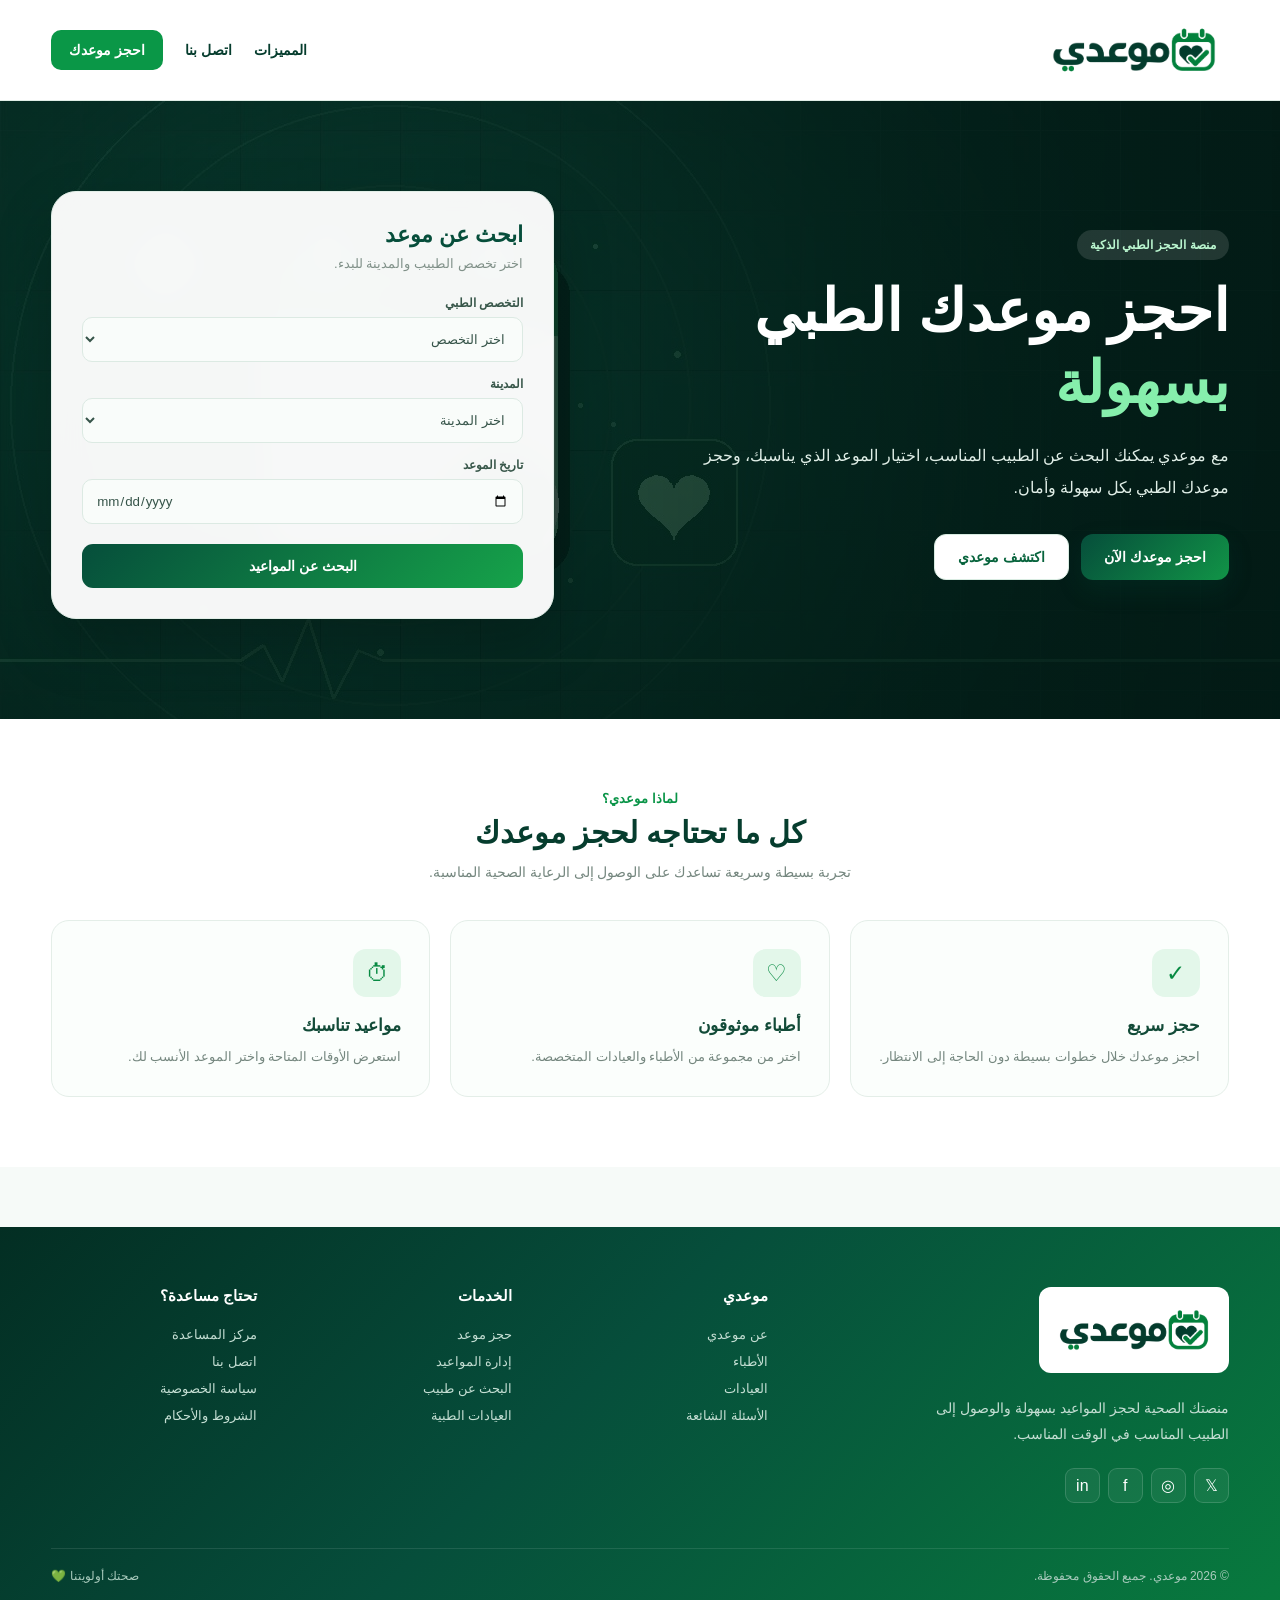
==== index.html @ 5fe2830a "first commit" ====
<!DOCTYPE html>

<html lang="ar" dir="rtl">

<head>

    <meta charset="UTF-8">

    <meta
        name="viewport"
        content="width=device-width, initial-scale=1.0"
    >

    <title>موعدي | حجز المواعيد الطبية</title>


    <style>

        /* ==============================
           موعدي - الصفحة الرئيسية
           ============================== */

        * {
            box-sizing: border-box;
        }

        html {
            scroll-behavior: smooth;
        }

        body {
            margin: 0;

            font-family:
                "Tahoma",
                "Arial",
                sans-serif;

            background: #f6faf8;
            color: #17352b;
        }

        .mwa-container {
            width: min(1200px, 92%);
            margin: auto;
        }


        /* ==============================
           Hero
           ============================== */

        .mwa-hero {
            position: relative;
            overflow: hidden;
            isolation: isolate;

            padding: 90px 0 100px;

            background:
                linear-gradient(
                    135deg,
                    #063d2e 0%,
                    #124f43 55%,
                    #087a3e 100%
                );
        }

        .mwa-hero::before {
            content: "";

            position: absolute;

            inset: 0;
            z-index: -1;
            pointer-events: none;
            background: linear-gradient(270deg, rgba(2, 25, 20, 0.88), rgba(2, 25, 20, 0.55)),
                        linear-gradient(0deg, rgba(2, 25, 20, 0.4), transparent);
        }

        .mwa-hero-video {
            position: absolute;
            inset: 0;
            width: 100%;
            height: 100%;
            object-fit: cover;
            object-position: center;
            z-index: -2;
            pointer-events: none;
        }

        .mwa-video-toggle {
            position: absolute;
            left: 4%;
            bottom: 20px;
            padding: 9px 15px;
            border: 1px solid rgba(255, 255, 255, 0.45);
            border-radius: 30px;
            background: rgba(2, 25, 20, 0.6);
            color: white;
            font: inherit;
            font-size: 12px;
            cursor: pointer;
        }

        .mwa-video-toggle[hidden] { display: none; }
        .mwa-video-toggle:focus-visible { outline: 3px solid #86efac; outline-offset: 4px; }
        .mwa-hero .mwa-booking-card {
            background: rgba(255, 255, 255, 0.96);
            backdrop-filter: blur(16px);
            box-shadow: 0 25px 60px rgba(0, 0, 0, 0.2);
        }

        .mwa-hero-content {
            position: relative;

            display: grid;
            grid-template-columns: 1.1fr 0.9fr;

            align-items: center;

            gap: 60px;
        }


        /* النص */

        .mwa-hero-text small {
            display: inline-block;

            padding: 8px 13px;

            background: rgba(255, 255, 255, 0.12);
            color: #bbf7d0;

            border-radius: 30px;

            font-size: 12px;
            font-weight: bold;

            margin-bottom: 15px;
        }

        .mwa-hero-text h1 {
            margin: 0;

            color: #ffffff;

            font-size: clamp(35px, 5vw, 58px);

            line-height: 1.25;
        }

        .mwa-hero-text h1 span {
            color: #86efac;
        }

        .mwa-hero-text p {
            max-width: 570px;

            color: #e0eee7;

            line-height: 2;

            font-size: 16px;

            margin: 20px 0 30px;
        }

        .mwa-hero-buttons {
            display: flex;
            gap: 12px;
            flex-wrap: wrap;
        }

        .mwa-primary-btn,
        .mwa-secondary-btn {

            display: inline-flex;
            align-items: center;
            justify-content: center;

            padding: 14px 23px;

            border-radius: 12px;

            text-decoration: none;

            font-size: 14px;
            font-weight: bold;

            transition: 0.25s;
        }

        .mwa-primary-btn {

            color: white;

            background:
                linear-gradient(
                    135deg,
                    #064e3b,
                    #119447
                );

            box-shadow:
                0 10px 25px
                rgba(6, 78, 59, 0.2);
        }

        .mwa-primary-btn:hover {
            transform: translateY(-3px);
        }

        .mwa-secondary-btn {

            color: #08643d;

            background: white;

            border: 1px solid #d8ebe1;
        }


        /* بطاقة الحجز */

        .mwa-booking-card {

            position: relative;

            background: white;

            border-radius: 25px;

            padding: 30px;

            box-shadow:
                0 25px 60px
                rgba(5, 78, 50, 0.12);

            border: 1px solid #e1eee7;
        }

        .mwa-booking-card h2 {
            margin: 0 0 8px;

            color: #064e3b;

            font-size: 22px;
        }

        .mwa-booking-card > p {
            margin: 0 0 25px;

            color: #809189;

            font-size: 13px;
        }

        .mwa-field {
            margin-bottom: 15px;
        }

        .mwa-field label {
            display: block;

            margin-bottom: 7px;

            color: #38574a;

            font-size: 12px;
            font-weight: bold;
        }

        .mwa-field select,
        .mwa-field input {

            width: 100%;

            border: 1px solid #dceae3;

            background: #f9fcfa;

            padding: 13px;

            border-radius: 10px;

            outline: none;

            color: #365449;

            font-family: inherit;

            transition: 0.2s;
        }

        .mwa-field select:focus,
        .mwa-field input:focus {
            border-color: #21a458;
            background: white;
        }

        .mwa-search-btn {

            width: 100%;

            border: 0;

            padding: 14px;

            border-radius: 11px;

            background:
                linear-gradient(
                    135deg,
                    #064e3b,
                    #16a34a
                );

            color: white;

            font-family: inherit;

            font-size: 14px;
            font-weight: bold;

            cursor: pointer;

            margin-top: 5px;

            transition: 0.25s;
        }

        .mwa-search-btn:hover {
            transform: translateY(-2px);
        }


        /* ==============================
           المميزات
           ============================== */

        .mwa-features {
            padding: 70px 0;
            background: white;
        }

        .mwa-section-title {
            text-align: center;
            margin-bottom: 40px;
        }

        .mwa-section-title small {
            color: #099447;
            font-weight: bold;
        }

        .mwa-section-title h2 {
            margin: 8px 0;

            color: #063d2e;

            font-size: 30px;
        }

        .mwa-section-title p {
            color: #75877f;
            font-size: 14px;
        }

        .mwa-feature-grid {

            display: grid;

            grid-template-columns:
                repeat(3, 1fr);

            gap: 20px;
        }

        .mwa-feature {

            padding: 28px;

            border: 1px solid #e4eee8;

            border-radius: 18px;

            background: #fbfefc;

            transition: 0.25s;
        }

        .mwa-feature:hover {
            transform: translateY(-5px);

            box-shadow:
                0 15px 30px
                rgba(0, 80, 50, 0.08);
        }

        .mwa-feature-icon {

            width: 48px;
            height: 48px;

            display: flex;
            align-items: center;
            justify-content: center;

            border-radius: 13px;

            background: #e3f7ea;

            color: #078a42;

            font-size: 23px;

            margin-bottom: 18px;
        }

        .mwa-feature h3 {
            color: #124b38;
            font-size: 17px;
            margin: 0 0 9px;
        }

        .mwa-feature p {
            color: #75877f;
            font-size: 13px;
            line-height: 1.8;
            margin: 0;
        }


        /* ==============================
           Responsive
           ============================== */

        @media (max-width: 850px) {

            .mwa-hero {
                padding: 60px 0;
            }

            .mwa-hero-content {
                grid-template-columns: 1fr;
            }

            .mwa-hero-text {
                text-align: center;
            }

            .mwa-hero-text p {
                margin-left: auto;
                margin-right: auto;
            }

            .mwa-hero-buttons {
                justify-content: center;
            }

            .mwa-feature-grid {
                grid-template-columns: 1fr;
            }

        }

    </style>

</head>


<body>


    <!-- ==========================
         Header Template
         ========================== -->

    <div id="mwa-header"></div>


    <!-- ==========================
         المحتوى
         ========================== -->

    <main>


        <!-- Hero -->

        <section class="mwa-hero">

            <video class="mwa-hero-video" id="mwaHeroVideo"
                   autoplay muted loop playsinline preload="metadata"
                   poster="media/hero-poster.jpg" aria-hidden="true">
                <source src="media/hero-video.mp4" type="video/mp4">
            </video>

            <button type="button" class="mwa-video-toggle" id="mwaVideoToggle"
                    aria-controls="mwaHeroVideo" hidden>إيقاف الفيديو</button>

            <div class="mwa-container">

                <div class="mwa-hero-content">


                    <div class="mwa-hero-text">

                        <small>
                            منصة الحجز الطبي الذكية
                        </small>

                        <h1>
                            احجز موعدك الطبي
                            <span>بسهولة</span>
                        </h1>

                        <p>
                            مع موعدي يمكنك البحث عن الطبيب المناسب،
                            اختيار الموعد الذي يناسبك، وحجز موعدك
                            الطبي بكل سهولة وأمان.
                        </p>

                        <div class="mwa-hero-buttons">

                            <a href="#booking"
                               class="mwa-primary-btn">
                                احجز موعدك الآن
                            </a>

                            <a href="#features"
                               class="mwa-secondary-btn">
                                اكتشف موعدي
                            </a>

                        </div>

                    </div>


                    <!-- بطاقة البحث -->

                    <div class="mwa-booking-card"
                         id="booking">

                        <h2>
                            ابحث عن موعد
                        </h2>

                        <p>
                            اختر تخصص الطبيب والمدينة للبدء.
                        </p>


                        <div class="mwa-field">

                            <label>
                                التخصص الطبي
                            </label>

                            <select>
                                <option>
                                    اختر التخصص
                                </option>

                                <option>
                                    طب الأسنان
                                </option>

                                <option>
                                    طب الأطفال
                                </option>

                                <option>
                                    الباطنية
                                </option>

                                <option>
                                    الجلدية
                                </option>

                                <option>
                                    العيون
                                </option>

                            </select>

                        </div>


                        <div class="mwa-field">

                            <label>
                                المدينة
                            </label>

                            <select>

                                <option>
                                    اختر المدينة
                                </option>

                                <option>
                                    الرياض
                                </option>

                                <option>
                                    جدة
                                </option>

                                <option>
                                    الدمام
                                </option>

                                <option>
                                    مكة المكرمة
                                </option>

                            </select>

                        </div>


                        <div class="mwa-field">

                            <label>
                                تاريخ الموعد
                            </label>

                            <input
                                type="date"
                            >

                        </div>


                        <button
                            class="mwa-search-btn"
                            id="mwaSearchBtn">

                            البحث عن المواعيد

                        </button>

                    </div>

                </div>

            </div>

        </section>


        <!-- المميزات -->

        <section
            class="mwa-features"
            id="features">

            <div class="mwa-container">

                <div class="mwa-section-title">

                    <small>
                        لماذا موعدي؟
                    </small>

                    <h2>
                        كل ما تحتاجه لحجز موعدك
                    </h2>

                    <p>
                        تجربة بسيطة وسريعة تساعدك على الوصول
                        إلى الرعاية الصحية المناسبة.
                    </p>

                </div>


                <div class="mwa-feature-grid">


                    <div class="mwa-feature">

                        <div class="mwa-feature-icon">
                            ✓
                        </div>

                        <h3>
                            حجز سريع
                        </h3>

                        <p>
                            احجز موعدك خلال خطوات بسيطة
                            دون الحاجة إلى الانتظار.
                        </p>

                    </div>


                    <div class="mwa-feature">

                        <div class="mwa-feature-icon">
                            ♡
                        </div>

                        <h3>
                            أطباء موثوقون
                        </h3>

                        <p>
                            اختر من مجموعة من الأطباء
                            والعيادات المتخصصة.
                        </p>

                    </div>


                    <div class="mwa-feature">

                        <div class="mwa-feature-icon">
                            ⏱
                        </div>

                        <h3>
                            مواعيد تناسبك
                        </h3>

                        <p>
                            استعرض الأوقات المتاحة واختر
                            الموعد الأنسب لك.
                        </p>

                    </div>


                </div>

            </div>

        </section>

    </main>


    <!-- ==========================
         Footer Template
         ========================== -->

    <div id="mwa-footer"></div>


    <!-- ==========================
         JavaScript
         ========================== -->

    <script>

        const heroVideo = document.getElementById("mwaHeroVideo");
        const videoToggle = document.getElementById("mwaVideoToggle");
        const reducedMotion = window.matchMedia("(prefers-reduced-motion: reduce)");

        function updateVideoButton() {
            videoToggle.textContent = heroVideo.paused ? "تشغيل الفيديو" : "إيقاف الفيديو";
        }

        heroVideo.muted = true;
        heroVideo.addEventListener("loadeddata", () => {
            videoToggle.hidden = false;
            updateVideoButton();
        });
        heroVideo.addEventListener("play", updateVideoButton);
        heroVideo.addEventListener("pause", updateVideoButton);
        heroVideo.addEventListener("error", () => { videoToggle.hidden = true; });
        heroVideo.querySelector("source").addEventListener("error", () => {
            videoToggle.hidden = true;
        });
        videoToggle.addEventListener("click", () => {
            if (heroVideo.paused) {
                heroVideo.play().catch(updateVideoButton);
            } else {
                heroVideo.pause();
            }
        });

        function applyMotionPreference() {
            heroVideo.autoplay = !reducedMotion.matches;
            if (reducedMotion.matches) {
                heroVideo.pause();
            } else {
                heroVideo.play().catch(updateVideoButton);
            }
        }
        reducedMotion.addEventListener("change", applyMotionPreference);
        applyMotionPreference();

        /* ==============================
           استدعاء القوالب
           ============================== */

        async function loadTemplate(elementId, fileName) {

            try {

                const response =
                    await fetch(fileName);

                if (!response.ok) {
                    throw new Error(
                        "تعذر تحميل " + fileName
                    );
                }

                const html =
                    await response.text();

                document
                    .getElementById(elementId)
                    .innerHTML = html;

            } catch (error) {

                console.error(error);

                document
                    .getElementById(elementId)
                    .innerHTML =
                    "<p style='text-align:center;padding:20px;color:red'>تعذر تحميل القالب</p>";
            }
        }


        /* تحميل Header */

        loadTemplate(
            "mwa-header",
            "header.html"
        );


        /* تحميل Footer */

        loadTemplate(
            "mwa-footer",
            "footer.html"
        );


        /* ==============================
           زر البحث
           ============================== */

        document
            .getElementById("mwaSearchBtn")
            .addEventListener("click", function () {

                const specialty =
                    document.querySelector(
                        ".mwa-field select"
                    ).value;

                if (
                    specialty === "اختر التخصص"
                ) {

                    alert(
                        "يرجى اختيار التخصص الطبي"
                    );

                    return;
                }

                alert(
                    "سيتم عرض المواعيد المتاحة"
                );

            });

    </script>


</body>

</html>
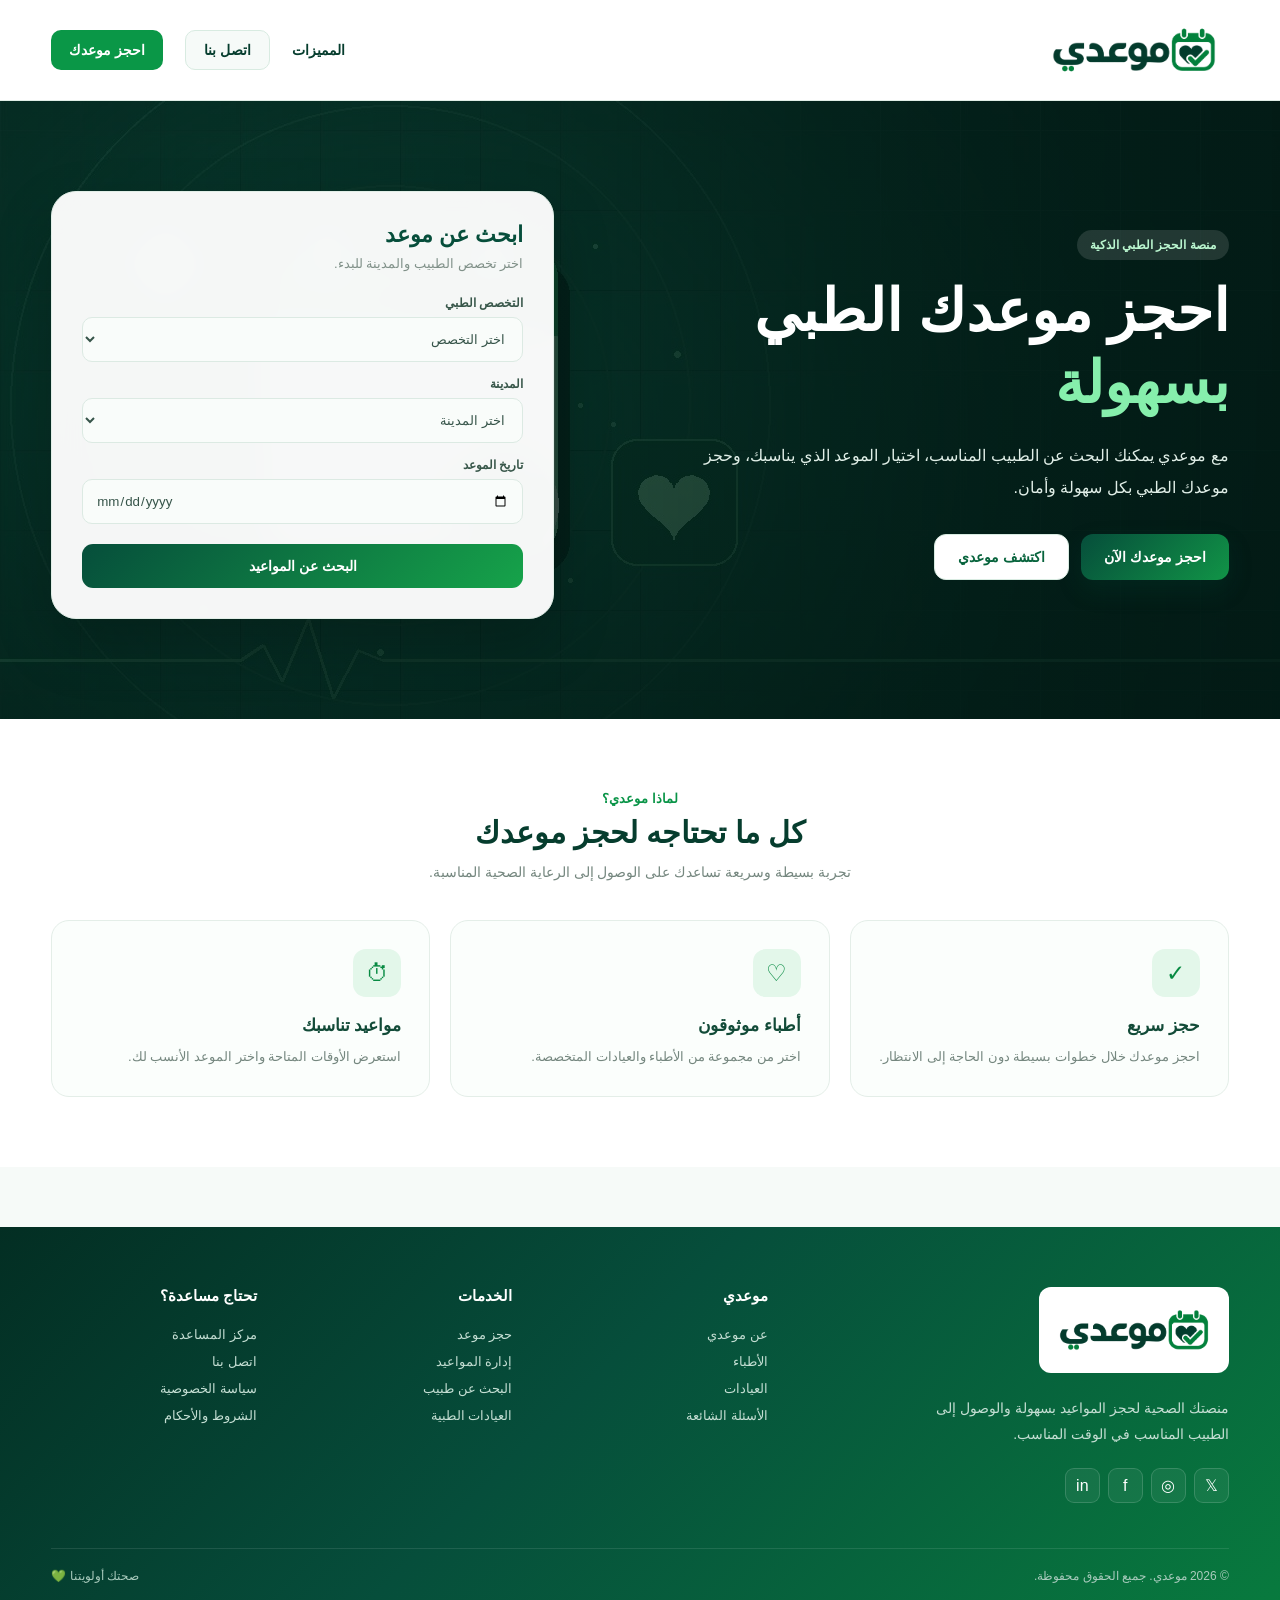
==== commit 96294d69: "Back up current project source and assets" ====
--- a/index.html
+++ b/index.html
@@ -468,6 +468,7 @@
 
     </style>
 
+    <script src="header.js" defer></script>
 </head>
 
 
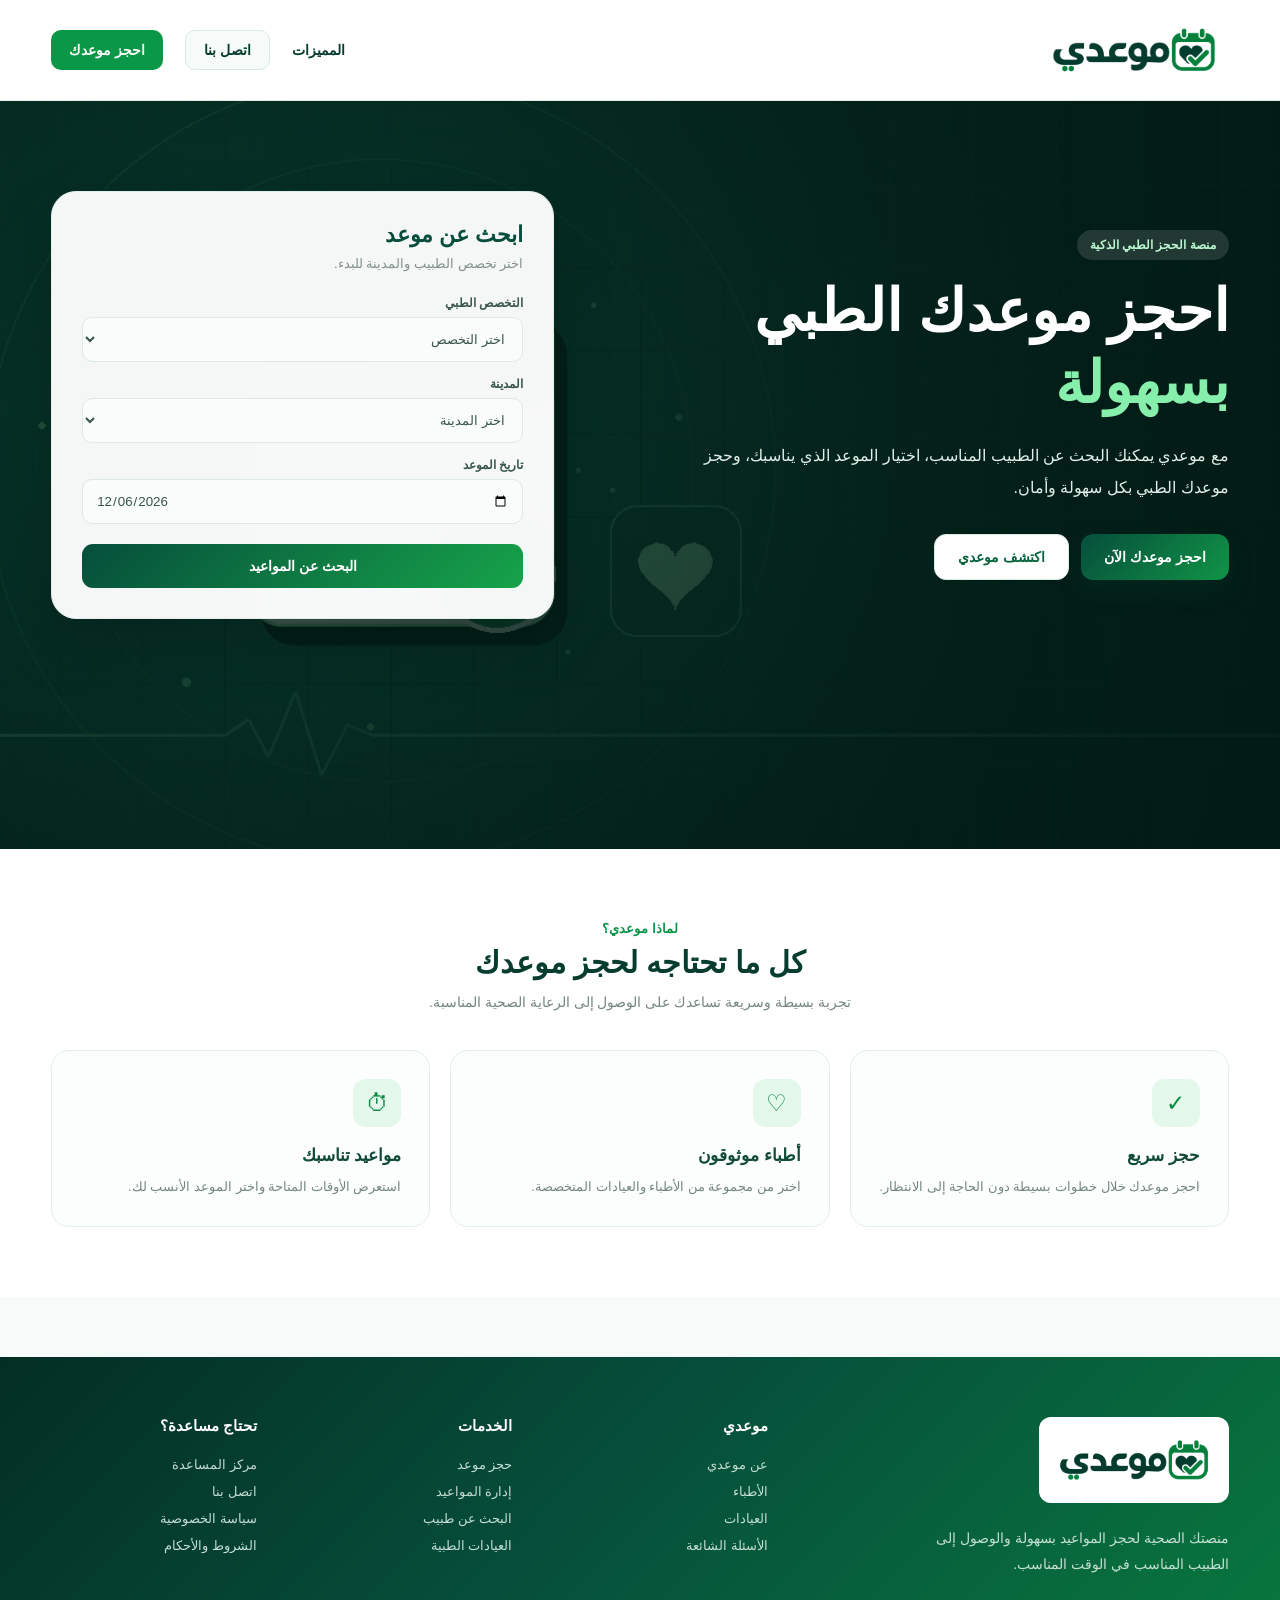
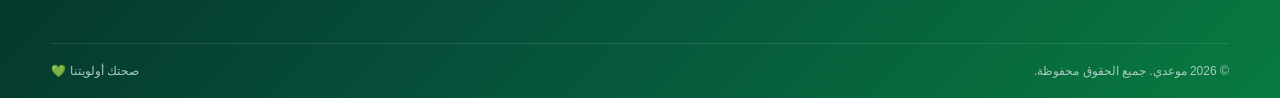
==== commit 88c48422: "Publish previously prepared Django appointment portfolio" ====
--- a/index.html
+++ b/index.html
@@ -468,7 +468,7 @@
 
     </style>
 
-    <script src="header.js" defer></script>
+
 </head>
 
 
@@ -882,6 +882,7 @@
     </script>
 
 
+<script src="backend.js" defer></script>
 </body>
 
 </html>
